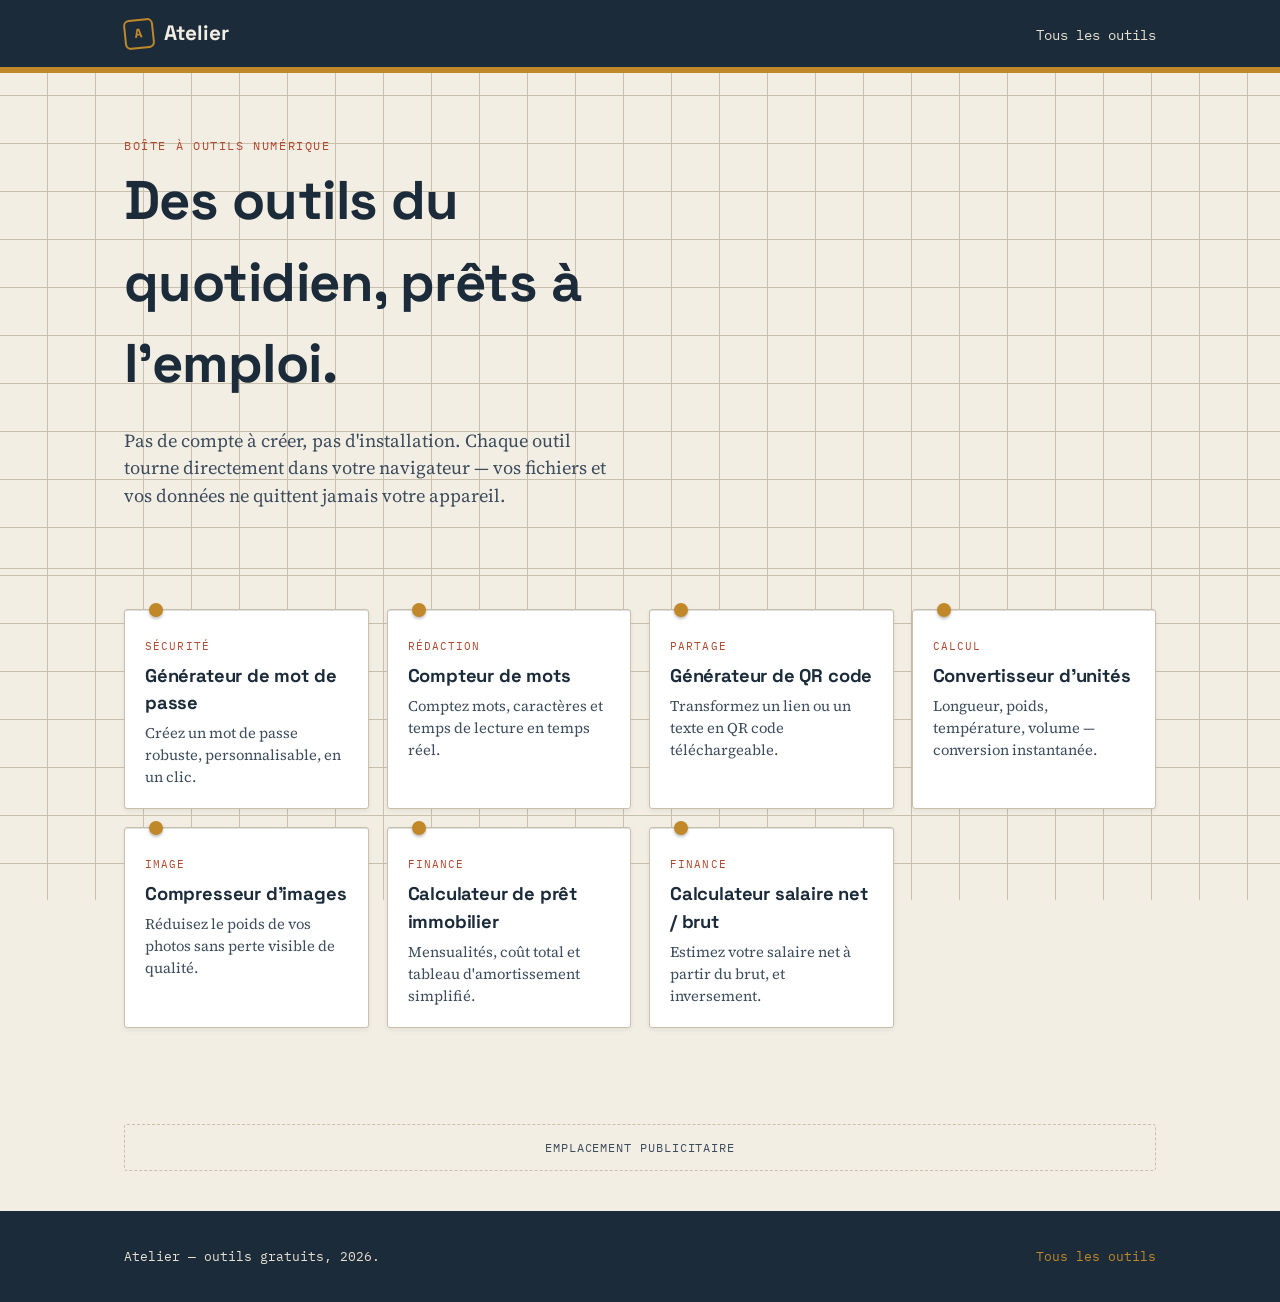
==== index.html @ cd1eb7ca "Add files via upload" ====
<!DOCTYPE html>
<html lang="fr">
<head>
<meta charset="UTF-8">
<meta name="viewport" content="width=device-width, initial-scale=1.0">
<title>Atelier — Outils gratuits en ligne, sans inscription</title>
<meta name="description" content="Générateur de mot de passe, compteur de mots, QR code, convertisseur d'unités, compresseur d'images et calculateurs financiers — gratuits, rapides, sans inscription.">
<link rel="preconnect" href="https://fonts.googleapis.com">
<link href="https://fonts.googleapis.com/css2?family=Space+Grotesk:wght@500;700&family=Source+Serif+4:opsz,wght@8..60,400;8..60,600&family=IBM+Plex+Mono:wght@400;500&display=swap" rel="stylesheet">
<link rel="stylesheet" href="css/style.css">
</head>
<body>

<header class="site-header">
  <div class="container">
    <a href="index.html" class="brand">
      <span class="brand-mark">A</span>
      Atelier
    </a>
    <nav class="crumbs"><a href="#outils">Tous les outils</a></nav>
  </div>
</header>

<section class="hero">
  <div class="container">
    <span class="eyebrow">Boîte à outils numérique</span>
    <h1>Des outils du quotidien, prêts à l'emploi.</h1>
    <p class="lede">Pas de compte à créer, pas d'installation. Chaque outil tourne directement dans votre navigateur — vos fichiers et vos données ne quittent jamais votre appareil.</p>
  </div>
</section>

<section id="outils" class="container">
  <div class="pegboard">

    <a class="tool-slot" href="tools/generateur-mot-de-passe.html">
      <span class="tag">Sécurité</span>
      <h3>Générateur de mot de passe</h3>
      <p>Créez un mot de passe robuste, personnalisable, en un clic.</p>
    </a>

    <a class="tool-slot" href="tools/compteur-de-mots.html">
      <span class="tag">Rédaction</span>
      <h3>Compteur de mots</h3>
      <p>Comptez mots, caractères et temps de lecture en temps réel.</p>
    </a>

    <a class="tool-slot" href="tools/generateur-qr-code.html">
      <span class="tag">Partage</span>
      <h3>Générateur de QR code</h3>
      <p>Transformez un lien ou un texte en QR code téléchargeable.</p>
    </a>

    <a class="tool-slot" href="tools/convertisseur-unites.html">
      <span class="tag">Calcul</span>
      <h3>Convertisseur d'unités</h3>
      <p>Longueur, poids, température, volume — conversion instantanée.</p>
    </a>

    <a class="tool-slot" href="tools/compresseur-image.html">
      <span class="tag">Image</span>
      <h3>Compresseur d'images</h3>
      <p>Réduisez le poids de vos photos sans perte visible de qualité.</p>
    </a>

    <a class="tool-slot" href="tools/calculateur-pret.html">
      <span class="tag">Finance</span>
      <h3>Calculateur de prêt immobilier</h3>
      <p>Mensualités, coût total et tableau d'amortissement simplifié.</p>
    </a>

    <a class="tool-slot" href="tools/calculateur-salaire.html">
      <span class="tag">Finance</span>
      <h3>Calculateur salaire net / brut</h3>
      <p>Estimez votre salaire net à partir du brut, et inversement.</p>
    </a>

  </div>

  <div class="ad-slot">Emplacement publicitaire</div>
</section>

<footer class="site-footer">
  <div class="container">
    <span>Atelier — outils gratuits, 2026.</span>
    <span><a href="#outils">Tous les outils</a></span>
  </div>
</footer>

</body>
</html>
---- css/style.css ----
/* ==========================================================================
   Atelier — design tokens
   Palette: paper #F3EEE4, ink #1B2B3A, steel #46607A, brass #C08829, rust #B0492E
   Type: "Space Grotesk" (display/utility), "Source Serif 4" (body reading)
   ========================================================================== */

:root {
  --paper: #F3EEE4;
  --paper-dim: #E8E1D2;
  --ink: #1B2B3A;
  --ink-soft: #3C4C5C;
  --steel: #46607A;
  --brass: #C08829;
  --brass-dim: #A9761F;
  --rust: #B0492E;
  --line: #C9C0AC;
  --white: #FFFFFF;

  --font-display: 'Space Grotesk', sans-serif;
  --font-body: 'Source Serif 4', serif;
  --font-mono: 'IBM Plex Mono', monospace;

  --radius: 3px;
  --shadow-peg: 0 1px 0 rgba(27,43,58,0.15) inset, 0 2px 4px rgba(27,43,58,0.08);
}

* { box-sizing: border-box; }

html { scroll-behavior: smooth; }

body {
  margin: 0;
  background: var(--paper);
  color: var(--ink);
  font-family: var(--font-body);
  line-height: 1.5;
  background-image:
    linear-gradient(var(--line) 1px, transparent 1px),
    linear-gradient(90deg, var(--line) 1px, transparent 1px);
  background-size: 48px 48px;
  background-attachment: fixed;
  background-position: -1px -1px;
}

@media (prefers-reduced-motion: reduce) {
  * { animation: none !important; transition: none !important; }
}

a { color: var(--steel); }
a:focus-visible, button:focus-visible, input:focus-visible, select:focus-visible {
  outline: 3px solid var(--brass);
  outline-offset: 2px;
}

h1, h2, h3, .display {
  font-family: var(--font-display);
  color: var(--ink);
  letter-spacing: -0.01em;
  margin: 0 0 0.4em;
}

.eyebrow {
  font-family: var(--font-mono);
  font-size: 0.72rem;
  text-transform: uppercase;
  letter-spacing: 0.14em;
  color: var(--rust);
  display: block;
  margin-bottom: 0.5em;
}

.container {
  max-width: 1080px;
  margin: 0 auto;
  padding: 0 24px;
}

/* ---------- Header : the pegboard rail ---------- */
.site-header {
  background: var(--ink);
  border-bottom: 6px solid var(--brass);
  padding: 18px 0;
}
.site-header .container {
  display: flex;
  align-items: center;
  justify-content: space-between;
  gap: 20px;
}
.brand {
  font-family: var(--font-display);
  font-weight: 700;
  font-size: 1.3rem;
  color: var(--paper);
  text-decoration: none;
  display: flex;
  align-items: center;
  gap: 10px;
}
.brand .peg {
  width: 12px; height: 12px;
  background: var(--brass);
  border-radius: 50%;
  box-shadow: 20px 0 0 var(--rust), 40px 0 0 var(--steel);
  display: none;
}
.brand-mark {
  width: 30px; height: 30px;
  border: 2px solid var(--brass);
  border-radius: 6px;
  display: grid;
  place-items: center;
  color: var(--brass);
  font-family: var(--font-mono);
  font-size: 0.8rem;
  transform: rotate(-6deg);
}
nav.crumbs a {
  color: var(--paper-dim);
  text-decoration: none;
  font-family: var(--font-mono);
  font-size: 0.85rem;
}
nav.crumbs a:hover { color: var(--brass); }

/* ---------- Hero ---------- */
.hero {
  padding: 64px 0 40px;
  border-bottom: 1px solid var(--line);
}
.hero h1 {
  font-size: clamp(2rem, 5vw, 3.4rem);
  max-width: 14ch;
}
.hero p.lede {
  font-size: 1.15rem;
  max-width: 56ch;
  color: var(--ink-soft);
}

/* ---------- Pegboard grid of tools ---------- */
.pegboard {
  display: grid;
  grid-template-columns: repeat(auto-fill, minmax(240px, 1fr));
  gap: 18px;
  padding: 40px 0 64px;
}
.tool-slot {
  background: var(--white);
  border: 1px solid var(--line);
  border-radius: var(--radius);
  padding: 22px 20px 20px;
  text-decoration: none;
  color: var(--ink);
  position: relative;
  box-shadow: var(--shadow-peg);
  transition: transform 0.15s ease, box-shadow 0.15s ease;
}
.tool-slot::before {
  content: "";
  position: absolute;
  top: -7px; left: 24px;
  width: 14px; height: 14px;
  background: var(--brass);
  border-radius: 50%;
  box-shadow: 0 2px 3px rgba(0,0,0,0.25);
}
.tool-slot:hover {
  transform: translateY(-3px);
  box-shadow: 0 8px 16px rgba(27,43,58,0.14);
}
.tool-slot .tag {
  font-family: var(--font-mono);
  font-size: 0.7rem;
  color: var(--rust);
  text-transform: uppercase;
  letter-spacing: 0.1em;
}
.tool-slot h3 {
  font-size: 1.15rem;
  margin: 0.3em 0 0.3em;
}
.tool-slot p {
  font-size: 0.92rem;
  color: var(--ink-soft);
  margin: 0;
}

/* ---------- Tool page shell ---------- */
.tool-page {
  padding: 48px 0 80px;
}
.tool-header {
  margin-bottom: 32px;
  border-bottom: 1px solid var(--line);
  padding-bottom: 24px;
}
.tool-header h1 { font-size: clamp(1.6rem, 4vw, 2.4rem); }
.tool-header p { color: var(--ink-soft); max-width: 60ch; }

.panel {
  background: var(--white);
  border: 1px solid var(--line);
  border-radius: var(--radius);
  padding: 28px;
  box-shadow: var(--shadow-peg);
}

label {
  display: block;
  font-family: var(--font-mono);
  font-size: 0.78rem;
  text-transform: uppercase;
  letter-spacing: 0.08em;
  color: var(--steel);
  margin: 18px 0 6px;
}
label:first-child { margin-top: 0; }

input[type="text"], input[type="number"], input[type="password"],
textarea, select {
  width: 100%;
  padding: 11px 12px;
  font-family: var(--font-mono);
  font-size: 0.95rem;
  border: 1px solid var(--line);
  border-radius: var(--radius);
  background: var(--paper-dim);
  color: var(--ink);
}
textarea { resize: vertical; min-height: 110px; }

input[type="range"] { width: 100%; accent-color: var(--brass); }

.row { display: flex; gap: 16px; flex-wrap: wrap; }
.row > * { flex: 1; min-width: 160px; }

.checks { display: flex; flex-wrap: wrap; gap: 12px 22px; margin: 14px 0; }
.checks label {
  display: flex; align-items: center; gap: 8px;
  text-transform: none; letter-spacing: 0; font-family: var(--font-body);
  font-size: 0.95rem; color: var(--ink); margin: 0;
}
.checks input { accent-color: var(--brass); width: 16px; height: 16px; }

button, .btn {
  font-family: var(--font-mono);
  font-size: 0.85rem;
  text-transform: uppercase;
  letter-spacing: 0.08em;
  background: var(--ink);
  color: var(--paper);
  border: none;
  padding: 12px 22px;
  border-radius: var(--radius);
  cursor: pointer;
  transition: background 0.15s ease;
}
button:hover, .btn:hover { background: var(--rust); }
button.secondary {
  background: transparent;
  color: var(--ink);
  border: 1px solid var(--line);
}
button.secondary:hover { background: var(--paper-dim); color: var(--ink); }

.output {
  margin-top: 20px;
  padding: 16px;
  background: var(--paper-dim);
  border: 1px dashed var(--line);
  border-radius: var(--radius);
  font-family: var(--font-mono);
  font-size: 1rem;
  word-break: break-word;
}

.result-big {
  font-family: var(--font-mono);
  font-size: 1.8rem;
  color: var(--ink);
  margin: 6px 0;
}
.result-big .unit { font-size: 1rem; color: var(--ink-soft); }

.actions { display: flex; gap: 10px; flex-wrap: wrap; margin-top: 16px; }

.strength-meter {
  height: 8px;
  border-radius: 4px;
  background: var(--line);
  overflow: hidden;
  margin-top: 10px;
}
.strength-fill {
  height: 100%;
  width: 0%;
  background: var(--rust);
  transition: width 0.2s ease, background 0.2s ease;
}

.ad-slot {
  border: 1px dashed var(--line);
  border-radius: var(--radius);
  padding: 14px;
  text-align: center;
  font-family: var(--font-mono);
  font-size: 0.72rem;
  color: var(--ink-soft);
  letter-spacing: 0.08em;
  text-transform: uppercase;
  margin: 32px 0;
}

.dropzone {
  border: 2px dashed var(--line);
  border-radius: var(--radius);
  padding: 36px 20px;
  text-align: center;
  color: var(--ink-soft);
  font-family: var(--font-mono);
  font-size: 0.9rem;
  cursor: pointer;
  transition: border-color 0.15s ease, background 0.15s ease;
}
.dropzone.drag { border-color: var(--brass); background: var(--paper-dim); }

table.compress-table {
  width: 100%;
  border-collapse: collapse;
  margin-top: 20px;
  font-family: var(--font-mono);
  font-size: 0.85rem;
}
table.compress-table th, table.compress-table td {
  text-align: left;
  padding: 8px 10px;
  border-bottom: 1px solid var(--line);
}

.footnote {
  font-size: 0.85rem;
  color: var(--ink-soft);
  margin-top: 24px;
}

/* ---------- Footer ---------- */
footer.site-footer {
  background: var(--ink);
  color: var(--paper-dim);
  padding: 36px 0;
  margin-top: 40px;
  font-family: var(--font-mono);
  font-size: 0.8rem;
}
footer.site-footer a { color: var(--brass); text-decoration: none; }
footer.site-footer .container {
  display: flex; justify-content: space-between; flex-wrap: wrap; gap: 12px;
}

@media (max-width: 640px) {
  .hero { padding: 40px 0 28px; }
  .pegboard { padding: 28px 0 48px; }
  footer.site-footer .container { flex-direction: column; }
}
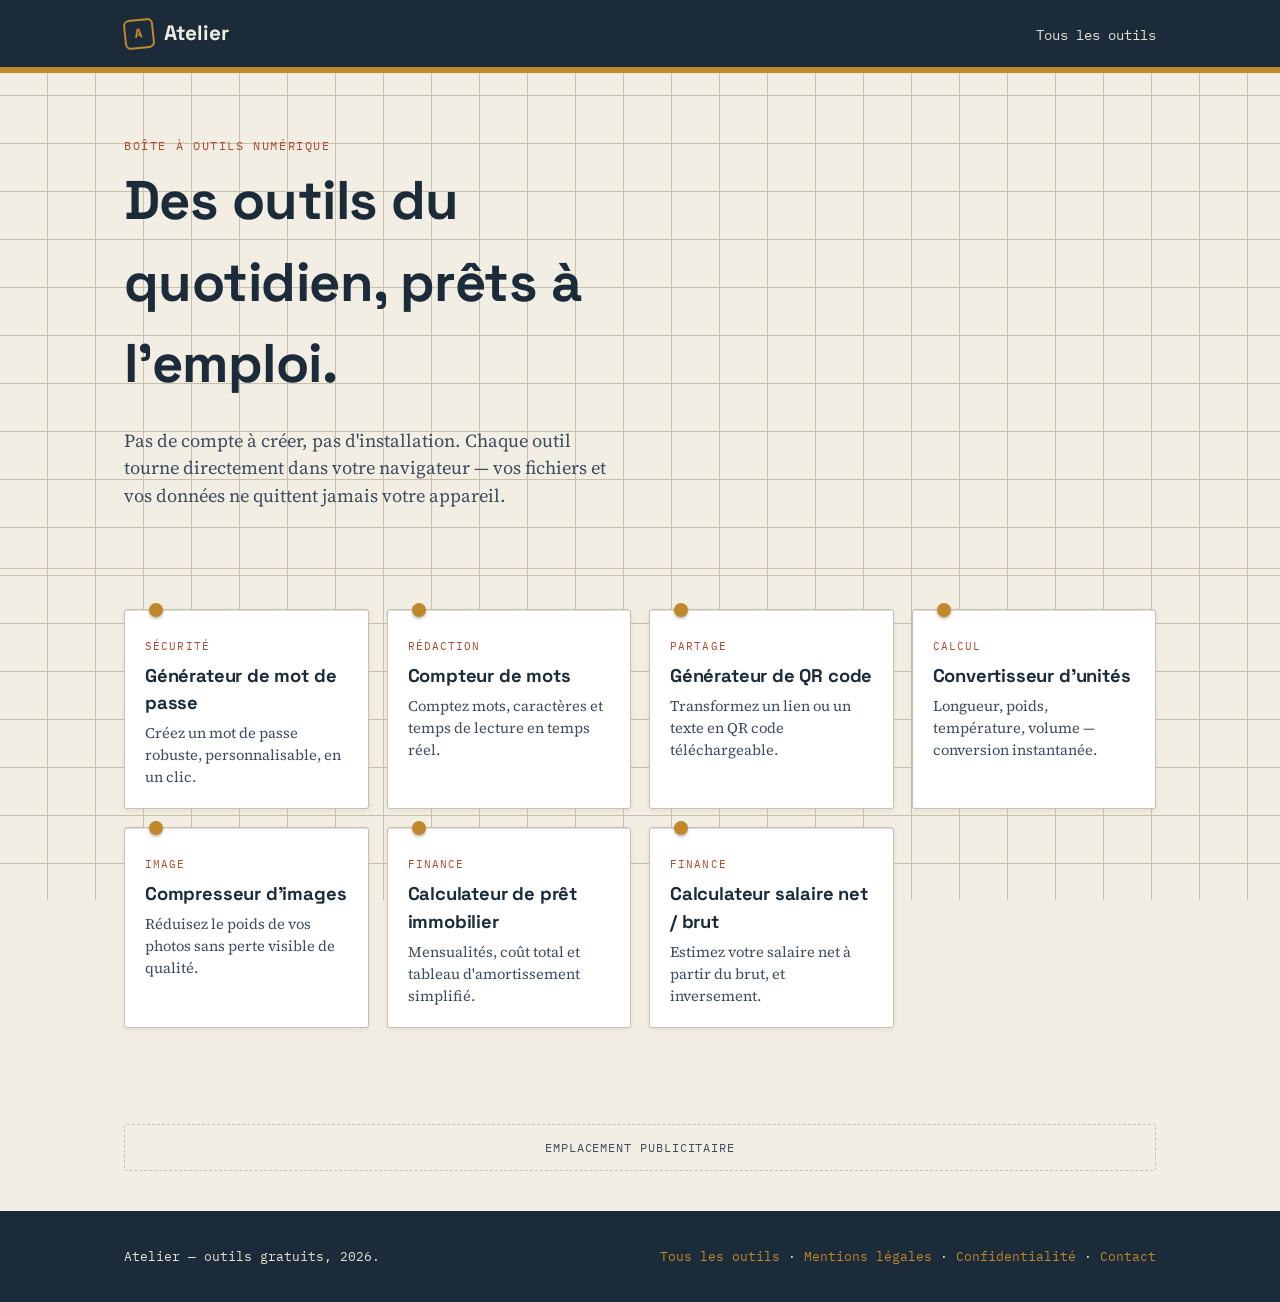
==== commit 256d9c2c: "Add files via upload" ====
--- a/index.html
+++ b/index.html
@@ -82,7 +82,12 @@
 <footer class="site-footer">
   <div class="container">
     <span>Atelier — outils gratuits, 2026.</span>
-    <span><a href="#outils">Tous les outils</a></span>
+    <span>
+      <a href="#outils">Tous les outils</a> ·
+      <a href="pages/mentions-legales.html">Mentions légales</a> ·
+      <a href="pages/confidentialite.html">Confidentialité</a> ·
+      <a href="pages/contact.html">Contact</a>
+    </span>
   </div>
 </footer>
 
